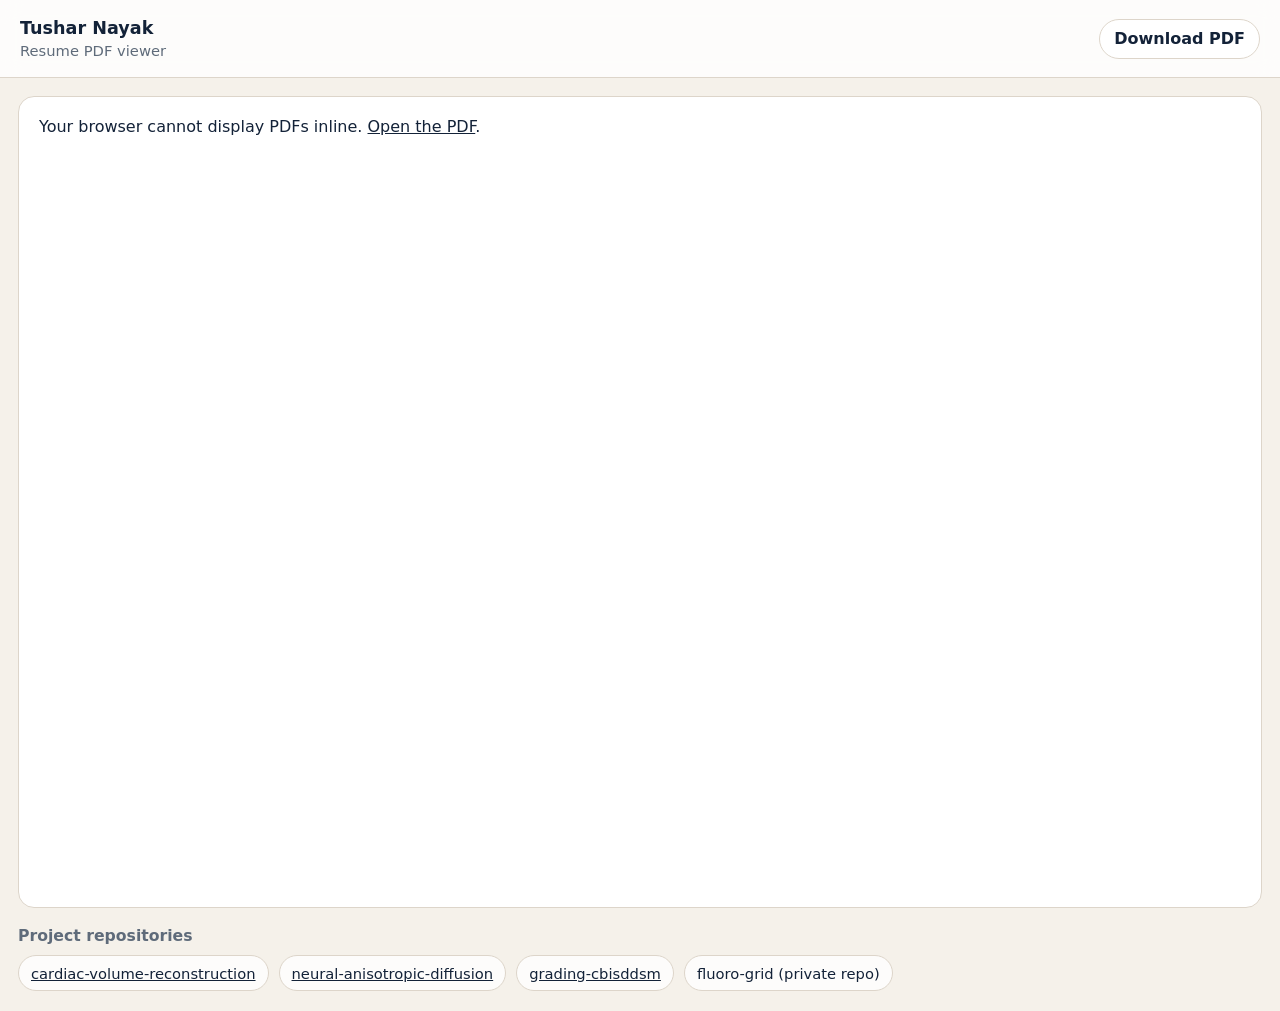
==== docs/index.html @ 2ec18ea5 "Add project repository links" ====
<!doctype html>
<html lang="en">
  <head>
    <meta charset="utf-8" />
    <meta name="viewport" content="width=device-width, initial-scale=1" />
    <meta name="theme-color" content="#f5f1ea" />
    <meta
      name="description"
      content="Tushar Nayak resume PDF viewer."
    />
    <title>Tushar Nayak | Resume PDF</title>
    <link rel="stylesheet" href="./styles.css" />
  </head>
  <body>
    <header class="bar">
      <div>
        <h1>Tushar Nayak</h1>
        <p>Resume PDF viewer</p>
      </div>
      <a class="button" href="../tushar-nayak-resume.pdf" download>Download PDF</a>
    </header>

    <main class="viewer-wrap">
      <object class="viewer" data="../tushar-nayak-resume.pdf" type="application/pdf">
        <p>
          Your browser cannot display PDFs inline.
          <a href="../tushar-nayak-resume.pdf">Open the PDF</a>.
        </p>
      </object>
    </main>

    <section class="repo-strip" aria-label="Project repositories">
      <h2>Project repositories</h2>
      <div class="repo-links">
        <a href="https://github.com/tushar-nayak/cardiac-volume-reconstruction" target="_blank" rel="noreferrer">cardiac-volume-reconstruction</a>
        <a href="https://github.com/tushar-nayak/neural-anisotropic-diffusion" target="_blank" rel="noreferrer">neural-anisotropic-diffusion</a>
        <a href="https://github.com/tushar-nayak/grading-cbisddsm" target="_blank" rel="noreferrer">grading-cbisddsm</a>
        <span>fluoro-grid (private repo)</span>
      </div>
    </section>
  </body>
</html>
---- docs/styles.css ----
:root {
  --bg: #f5f1ea;
  --panel: #ffffff;
  --text: #132238;
  --muted: #5f6b7a;
  --line: #ddd5ca;
  --accent: #1b5cff;
}

* {
  box-sizing: border-box;
}

html,
body {
  margin: 0;
  min-height: 100%;
}

body {
  font-family: system-ui, -apple-system, BlinkMacSystemFont, "Segoe UI", sans-serif;
  color: var(--text);
  background: var(--bg);
}

a {
  color: inherit;
}

.bar {
  display: flex;
  align-items: center;
  justify-content: space-between;
  gap: 16px;
  padding: 18px 20px;
  border-bottom: 1px solid var(--line);
  background: rgba(255, 255, 255, 0.8);
  backdrop-filter: blur(10px);
}

.bar h1 {
  margin: 0;
  font-size: 1.1rem;
}

.bar p {
  margin: 4px 0 0;
  color: var(--muted);
  font-size: 0.92rem;
}

.button {
  display: inline-flex;
  align-items: center;
  justify-content: center;
  min-height: 40px;
  padding: 0 14px;
  border-radius: 999px;
  border: 1px solid var(--line);
  background: var(--panel);
  color: var(--text);
  text-decoration: none;
  font-weight: 600;
}

.viewer-wrap {
  padding: 18px;
}

.viewer {
  display: block;
  width: 100%;
  height: calc(100vh - 88px);
  border: 1px solid var(--line);
  border-radius: 16px;
  background: var(--panel);
}

.viewer p {
  margin: 0;
  padding: 20px;
}

.repo-strip {
  padding: 0 18px 20px;
}

.repo-strip h2 {
  margin: 0 0 10px;
  font-size: 0.98rem;
  font-weight: 600;
  color: var(--muted);
}

.repo-links {
  display: flex;
  flex-wrap: wrap;
  gap: 10px;
}

.repo-links a,
.repo-links span {
  display: inline-flex;
  align-items: center;
  min-height: 36px;
  padding: 0 12px;
  border-radius: 999px;
  border: 1px solid var(--line);
  background: rgba(255, 255, 255, 0.8);
  color: var(--text);
  font-size: 0.92rem;
}

@media (max-width: 720px) {
  .bar {
    flex-direction: column;
    align-items: flex-start;
  }

  .viewer {
    height: calc(100vh - 154px);
    border-radius: 12px;
  }

  .repo-strip {
    padding: 0 0 18px;
  }
}
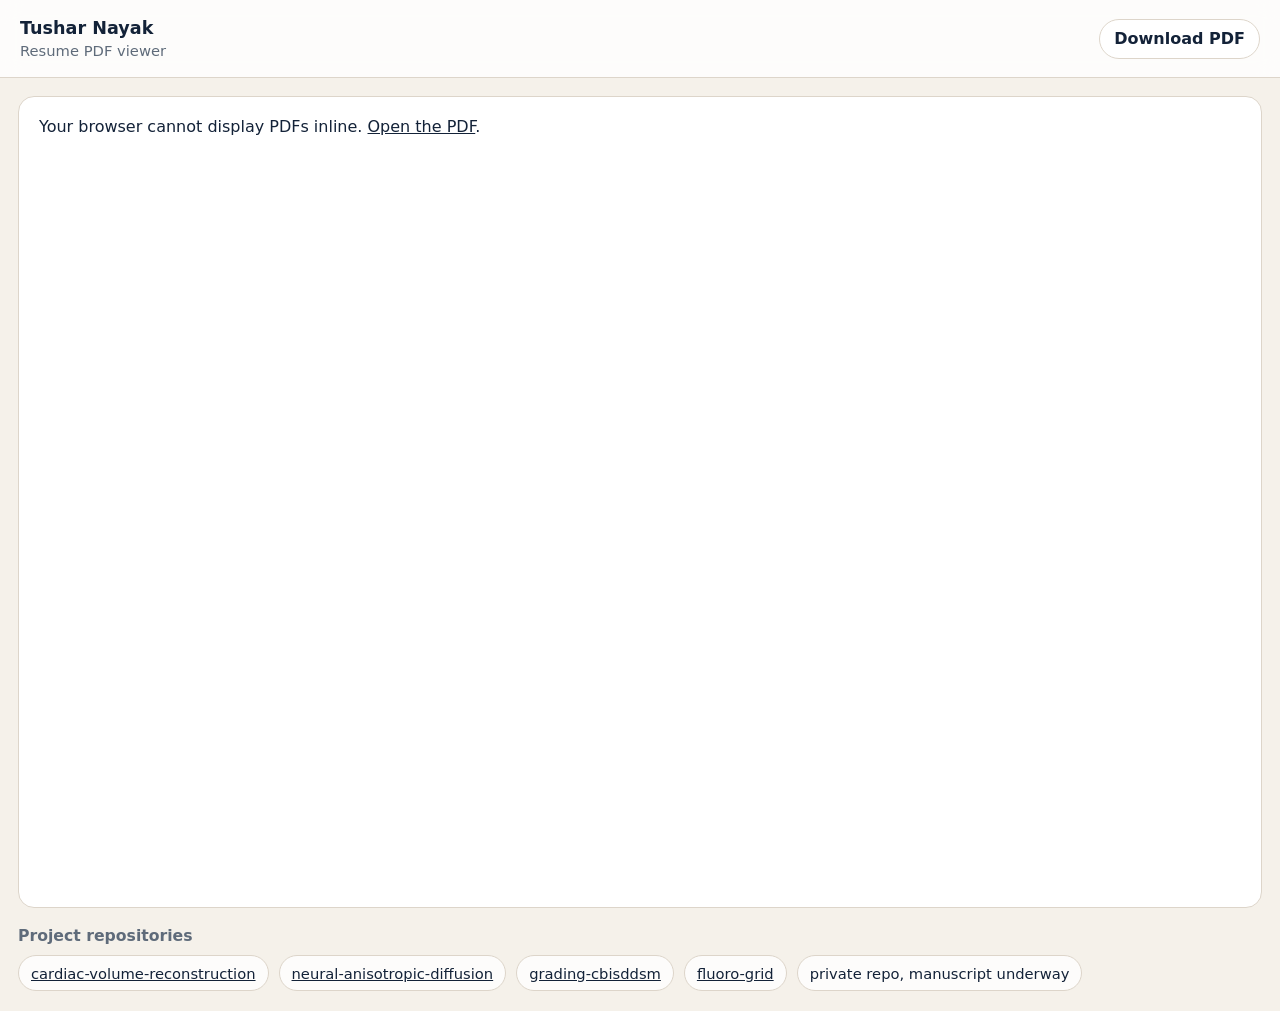
==== commit cb4638cc: "Add fluoro-grid repository link" ====
--- a/docs/index.html
+++ b/docs/index.html
@@ -35,7 +35,8 @@
         <a href="https://github.com/tushar-nayak/cardiac-volume-reconstruction" target="_blank" rel="noreferrer">cardiac-volume-reconstruction</a>
         <a href="https://github.com/tushar-nayak/neural-anisotropic-diffusion" target="_blank" rel="noreferrer">neural-anisotropic-diffusion</a>
         <a href="https://github.com/tushar-nayak/grading-cbisddsm" target="_blank" rel="noreferrer">grading-cbisddsm</a>
-        <span>fluoro-grid (private repo)</span>
+        <a href="https://github.com/tushar-nayak/fluoro-grid" target="_blank" rel="noreferrer">fluoro-grid</a>
+        <span>private repo, manuscript underway</span>
       </div>
     </section>
   </body>
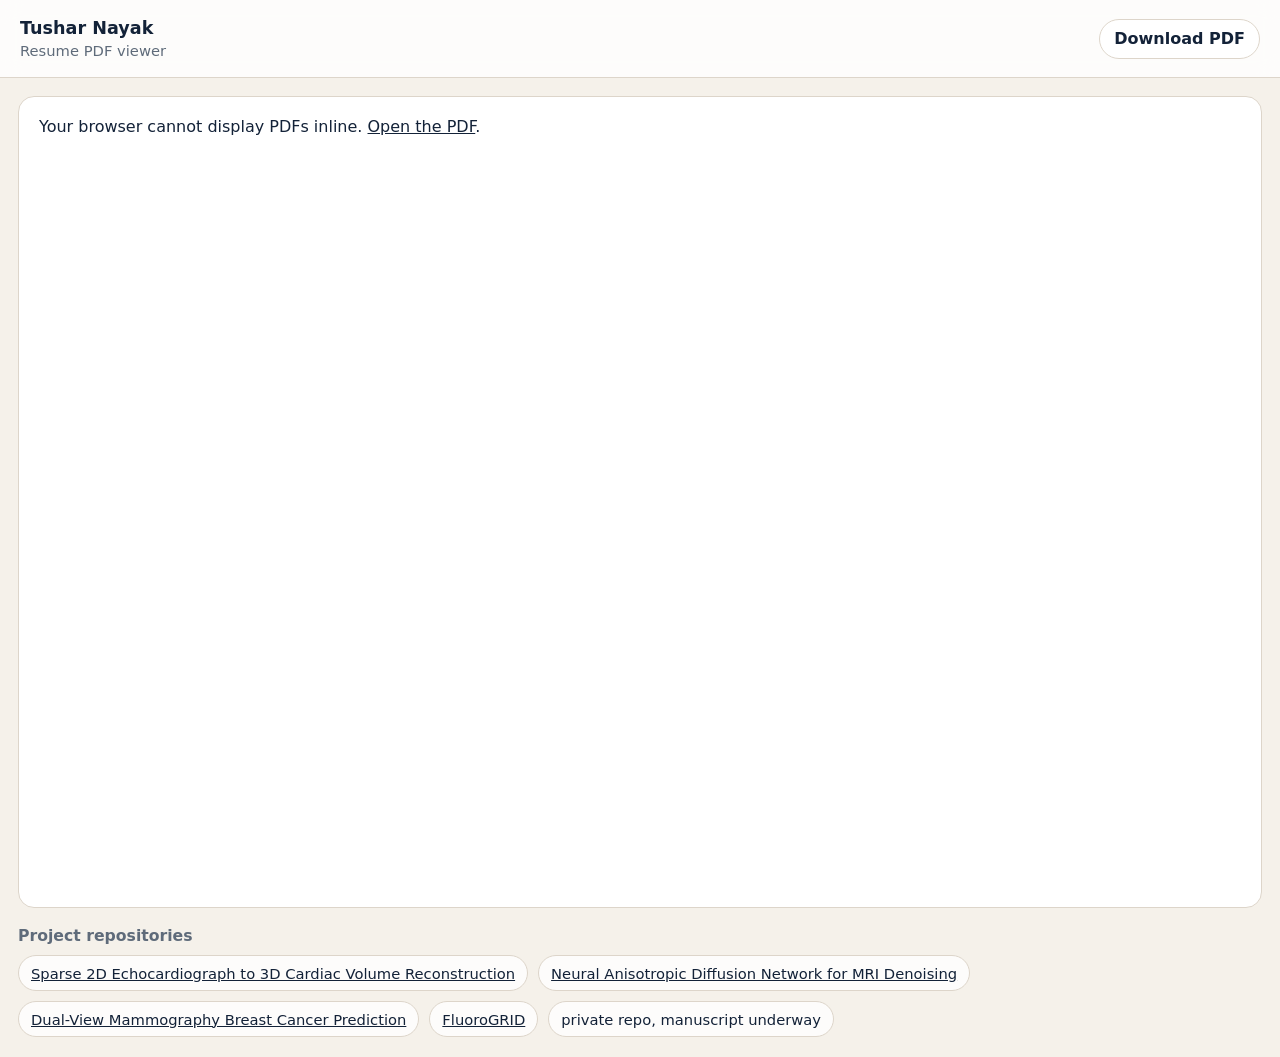
==== commit 1e416af6: "Rename repo buttons to project titles" ====
--- a/docs/index.html
+++ b/docs/index.html
@@ -32,11 +32,11 @@
     <section class="repo-strip" aria-label="Project repositories">
       <h2>Project repositories</h2>
       <div class="repo-links">
-        <a href="https://github.com/tushar-nayak/cardiac-volume-reconstruction" target="_blank" rel="noreferrer">cardiac-volume-reconstruction</a>
-        <a href="https://github.com/tushar-nayak/neural-anisotropic-diffusion" target="_blank" rel="noreferrer">neural-anisotropic-diffusion</a>
-        <a href="https://github.com/tushar-nayak/grading-cbisddsm" target="_blank" rel="noreferrer">grading-cbisddsm</a>
-        <a href="https://github.com/tushar-nayak/fluoro-grid" target="_blank" rel="noreferrer">fluoro-grid</a>
-        <span>private repo, manuscript underway</span>
+        <a href="https://github.com/tushar-nayak/cardiac-volume-reconstruction" target="_blank" rel="noreferrer">Sparse 2D Echocardiograph to 3D Cardiac Volume Reconstruction</a>
+        <a href="https://github.com/tushar-nayak/neural-anisotropic-diffusion" target="_blank" rel="noreferrer">Neural Anisotropic Diffusion Network for MRI Denoising</a>
+        <a href="https://github.com/tushar-nayak/grading-cbisddsm" target="_blank" rel="noreferrer">Dual-View Mammography Breast Cancer Prediction</a>
+        <a href="https://github.com/tushar-nayak/fluoro-grid" target="_blank" rel="noreferrer">FluoroGRID</a>
+        <span class="repo-note">private repo, manuscript underway</span>
       </div>
     </section>
   </body>
--- a/docs/styles.css
+++ b/docs/styles.css
@@ -111,6 +111,15 @@
   font-size: 0.92rem;
 }
 
+.repo-links a:hover {
+  border-color: var(--accent);
+  color: var(--accent);
+}
+
+.repo-note {
+  color: var(--muted);
+}
+
 @media (max-width: 720px) {
   .bar {
     flex-direction: column;
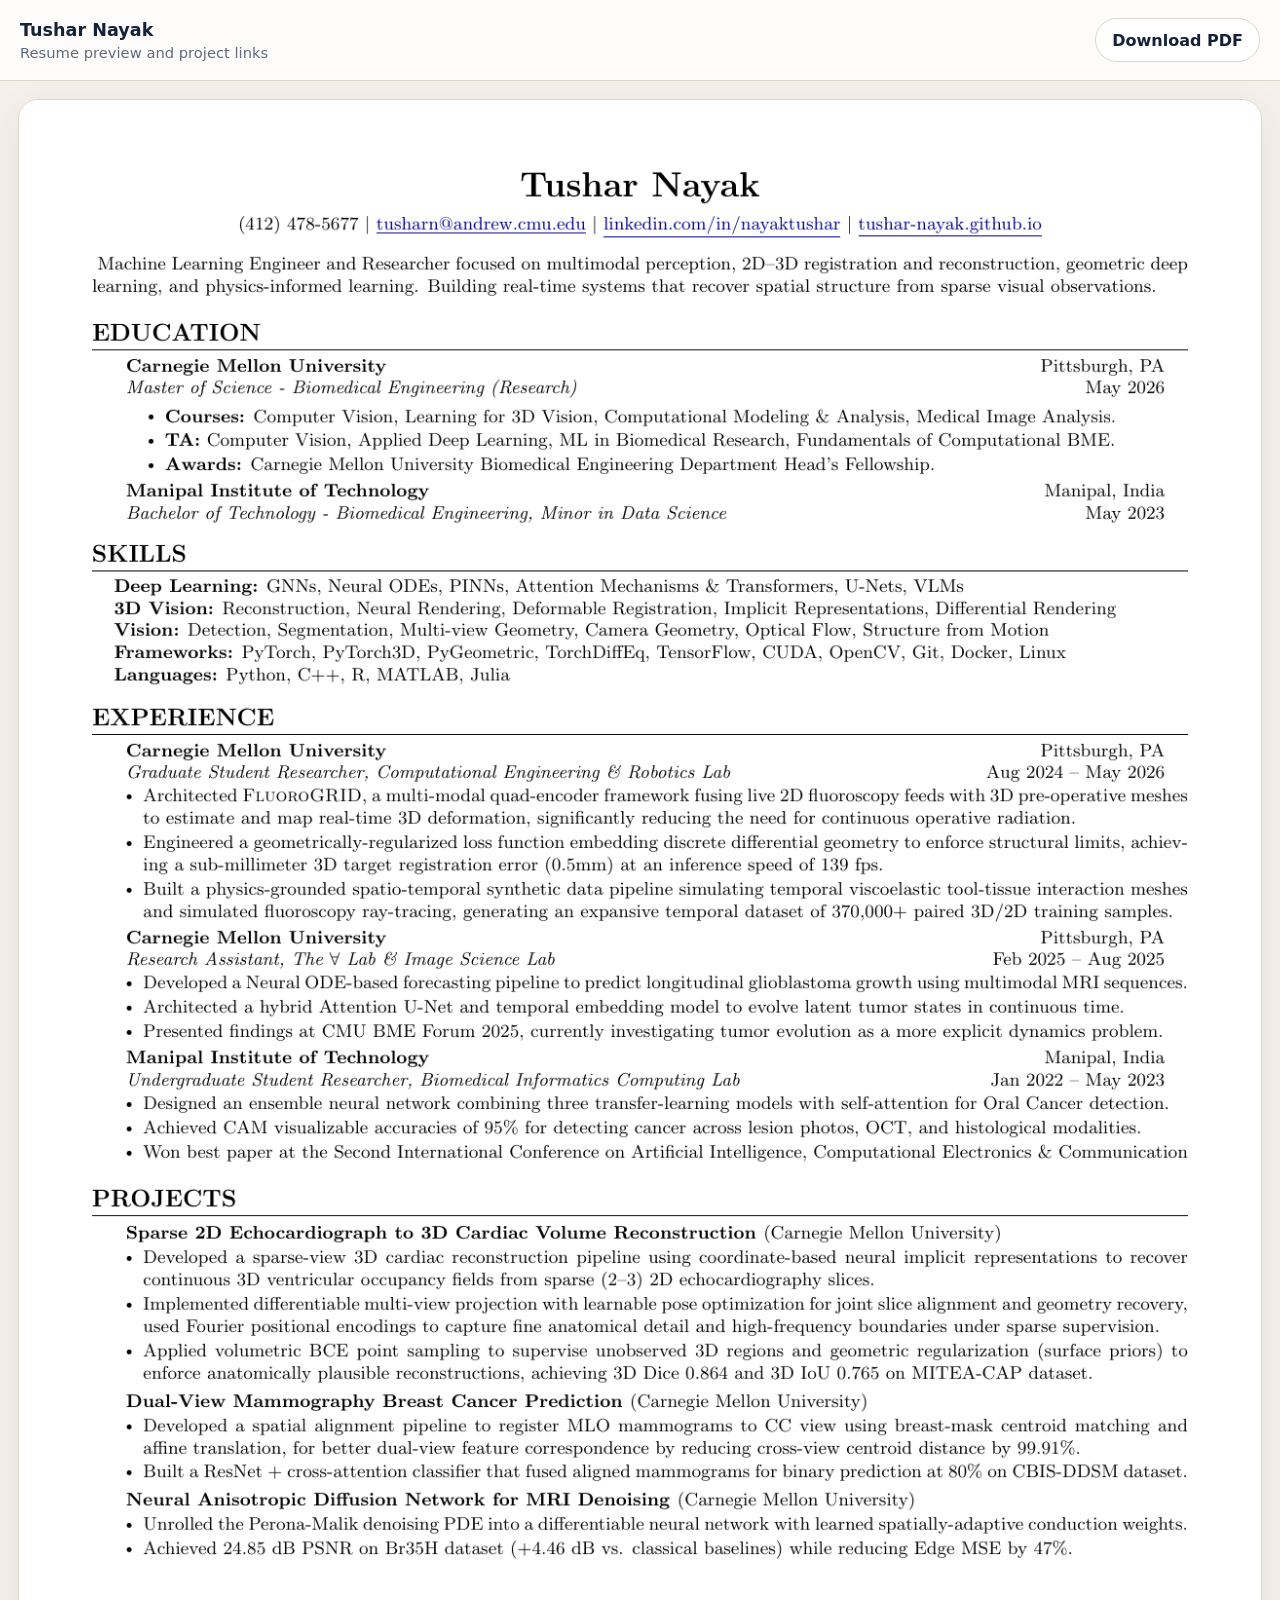
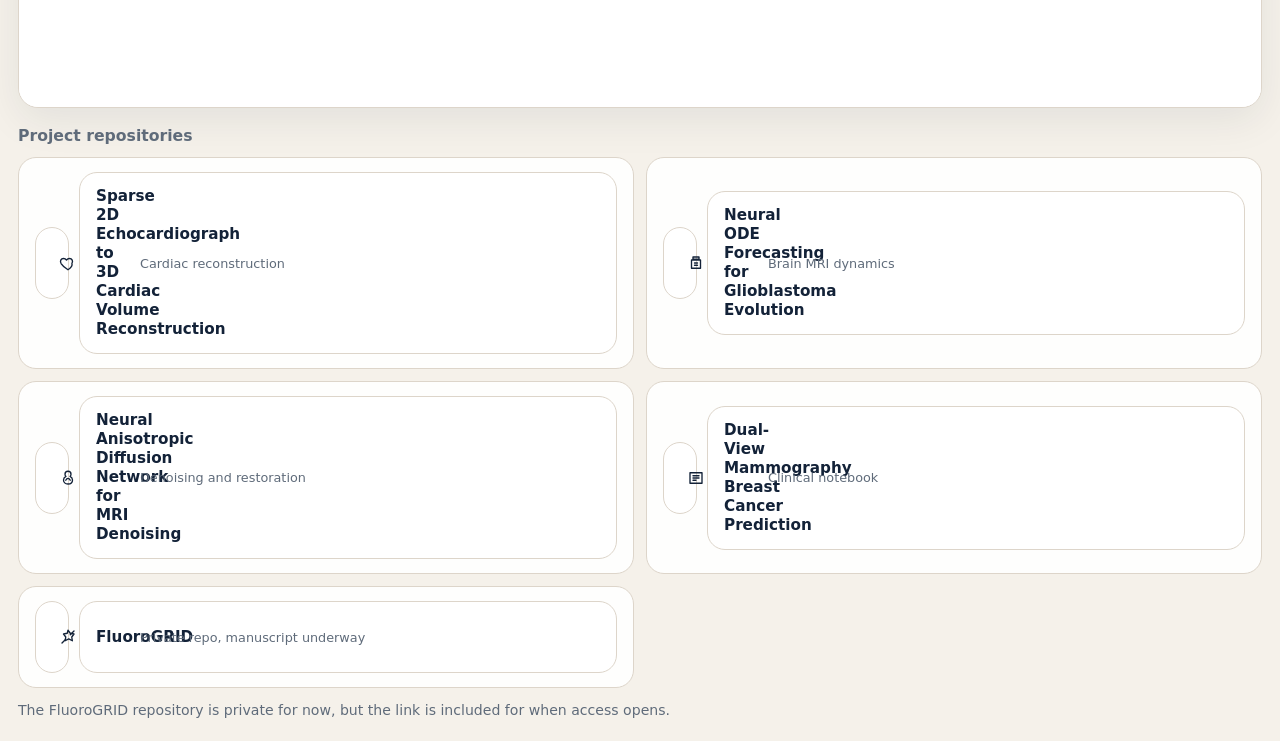
==== commit a2ffb0eb: "Add project icon buttons and preview image" ====
--- a/docs/index.html
+++ b/docs/index.html
@@ -6,37 +6,89 @@
     <meta name="theme-color" content="#f5f1ea" />
     <meta
       name="description"
-      content="Tushar Nayak resume PDF viewer."
+      content="Tushar Nayak resume preview and project repository links."
     />
-    <title>Tushar Nayak | Resume PDF</title>
+    <title>Tushar Nayak | Resume Preview</title>
     <link rel="stylesheet" href="./styles.css" />
   </head>
   <body>
     <header class="bar">
       <div>
         <h1>Tushar Nayak</h1>
-        <p>Resume PDF viewer</p>
+        <p>Resume preview and project links</p>
       </div>
       <a class="button" href="../tushar-nayak-resume.pdf" download>Download PDF</a>
     </header>
 
     <main class="viewer-wrap">
-      <object class="viewer" data="../tushar-nayak-resume.pdf" type="application/pdf">
-        <p>
-          Your browser cannot display PDFs inline.
-          <a href="../tushar-nayak-resume.pdf">Open the PDF</a>.
-        </p>
-      </object>
+      <section class="preview-card">
+        <img src="../preview.png" alt="Preview of Tushar Nayak's resume" class="preview-image" />
+      </section>
     </main>
 
     <section class="repo-strip" aria-label="Project repositories">
       <h2>Project repositories</h2>
       <div class="repo-links">
-        <a href="https://github.com/tushar-nayak/cardiac-volume-reconstruction" target="_blank" rel="noreferrer">Sparse 2D Echocardiograph to 3D Cardiac Volume Reconstruction</a>
-        <a href="https://github.com/tushar-nayak/neural-anisotropic-diffusion" target="_blank" rel="noreferrer">Neural Anisotropic Diffusion Network for MRI Denoising</a>
-        <a href="https://github.com/tushar-nayak/grading-cbisddsm" target="_blank" rel="noreferrer">Dual-View Mammography Breast Cancer Prediction</a>
-        <a href="https://github.com/tushar-nayak/fluoro-grid" target="_blank" rel="noreferrer">FluoroGRID</a>
-        <span class="repo-note">private repo, manuscript underway</span>
+        <a href="https://github.com/tushar-nayak/cardiac-volume-reconstruction" target="_blank" rel="noreferrer">
+          <span class="repo-icon" aria-hidden="true">
+            <svg viewBox="0 0 24 24" role="img" focusable="false">
+              <path d="M12 21s-6.7-4.4-9.2-8.3C.9 9.5 2.5 6 6 6c1.9 0 3.2 1 4 2 0.8-1 2.1-2 4-2 3.5 0 5.1 3.5 3.2 6.7C18.7 16.6 12 21 12 21z" />
+            </svg>
+          </span>
+          <span class="repo-text">
+            <strong>Sparse 2D Echocardiograph to 3D Cardiac Volume Reconstruction</strong>
+            <small>Cardiac reconstruction</small>
+          </span>
+        </a>
+        <a href="https://github.com/tushar-nayak/glioblastoma-evolution" target="_blank" rel="noreferrer">
+          <span class="repo-icon" aria-hidden="true">
+            <svg viewBox="0 0 24 24" role="img" focusable="false">
+              <path d="M8 4h8v3H8zM6 8h12v11H6z" />
+              <path d="M10 12h4M10 15h4" />
+            </svg>
+          </span>
+          <span class="repo-text">
+            <strong>Neural ODE Forecasting for Glioblastoma Evolution</strong>
+            <small>Brain MRI dynamics</small>
+          </span>
+        </a>
+        <a href="https://github.com/tushar-nayak/neural-anisotropic-diffusion" target="_blank" rel="noreferrer">
+          <span class="repo-icon" aria-hidden="true">
+            <svg viewBox="0 0 24 24" role="img" focusable="false">
+              <path d="M12 3c2.2 0 4 1.8 4 4 0 1.2-.5 2.2-1.3 2.9C17 11 18 12.7 18 14.6 18 17.6 15.8 20 12 20s-6-2.4-6-5.4C6 12.7 7 11 9.3 9.9 8.5 9.2 8 8.2 8 7c0-2.2 1.8-4 4-4z" />
+              <path d="M9 15c.8-1.6 2.2-2.5 3-2.5s2.2.9 3 2.5" />
+            </svg>
+          </span>
+          <span class="repo-text">
+            <strong>Neural Anisotropic Diffusion Network for MRI Denoising</strong>
+            <small>Denoising and restoration</small>
+          </span>
+        </a>
+        <a href="https://github.com/tushar-nayak/grading-cbisddsm" target="_blank" rel="noreferrer">
+          <span class="repo-icon" aria-hidden="true">
+            <svg viewBox="0 0 24 24" role="img" focusable="false">
+              <path d="M4 5h16v14H4z" />
+              <path d="M8 9h8M8 12h8M8 15h4" />
+            </svg>
+          </span>
+          <span class="repo-text">
+            <strong>Dual-View Mammography Breast Cancer Prediction</strong>
+            <small>Clinical notebook</small>
+          </span>
+        </a>
+        <a href="https://github.com/tushar-nayak/fluoro-grid" target="_blank" rel="noreferrer">
+          <span class="repo-icon" aria-hidden="true">
+            <svg viewBox="0 0 24 24" role="img" focusable="false">
+              <path d="M12 3l3 4 5 1-3 4 .8 5-4.8-2.4L8.2 17 9 12 6 8l5-1z" />
+              <path d="M4 20l5-5M15 9l5-5" />
+            </svg>
+          </span>
+          <span class="repo-text">
+            <strong>FluoroGRID</strong>
+            <small>Private repo, manuscript underway</small>
+          </span>
+        </a>
+        <p class="repo-note">The FluoroGRID repository is private for now, but the link is included for when access opens.</p>
       </div>
     </section>
   </body>
--- a/docs/styles.css
+++ b/docs/styles.css
@@ -5,6 +5,7 @@
   --muted: #5f6b7a;
   --line: #ddd5ca;
   --accent: #1b5cff;
+  --accent-soft: rgba(27, 92, 255, 0.08);
 }
 
 * {
@@ -53,8 +54,8 @@
   display: inline-flex;
   align-items: center;
   justify-content: center;
-  min-height: 40px;
-  padding: 0 14px;
+  min-height: 44px;
+  padding: 0 16px;
   border-radius: 999px;
   border: 1px solid var(--line);
   background: var(--panel);
@@ -64,21 +65,22 @@
 }
 
 .viewer-wrap {
-  padding: 18px;
+  padding: 18px 18px 6px;
 }
 
-.viewer {
+.preview-card {
+  overflow: hidden;
+  width: 100%;
+  border: 1px solid var(--line);
+  border-radius: 20px;
+  background: var(--panel);
+  box-shadow: 0 12px 40px rgba(16, 32, 51, 0.08);
+}
+
+.preview-image {
   display: block;
   width: 100%;
-  height: calc(100vh - 88px);
-  border: 1px solid var(--line);
-  border-radius: 16px;
-  background: var(--panel);
-}
-
-.viewer p {
-  margin: 0;
-  padding: 20px;
+  height: auto;
 }
 
 .repo-strip {
@@ -86,38 +88,90 @@
 }
 
 .repo-strip h2 {
-  margin: 0 0 10px;
+  margin: 12px 0 12px;
   font-size: 0.98rem;
-  font-weight: 600;
+  font-weight: 700;
   color: var(--muted);
 }
 
 .repo-links {
-  display: flex;
-  flex-wrap: wrap;
-  gap: 10px;
+  display: grid;
+  grid-template-columns: repeat(2, minmax(0, 1fr));
+  gap: 12px;
 }
 
 .repo-links a,
 .repo-links span {
-  display: inline-flex;
+  display: grid;
+  grid-template-columns: 32px minmax(0, 1fr);
   align-items: center;
-  min-height: 36px;
-  padding: 0 12px;
-  border-radius: 999px;
+  gap: 12px;
+  min-height: 72px;
+  padding: 14px 16px;
+  border-radius: 18px;
   border: 1px solid var(--line);
-  background: rgba(255, 255, 255, 0.8);
+  background: rgba(255, 255, 255, 0.9);
   color: var(--text);
   font-size: 0.92rem;
+  text-decoration: none;
+  transition:
+    transform 160ms ease,
+    border-color 160ms ease,
+    box-shadow 160ms ease;
 }
 
 .repo-links a:hover {
   border-color: var(--accent);
   color: var(--accent);
+  transform: translateY(-1px);
+  box-shadow: 0 10px 24px rgba(27, 92, 255, 0.1);
 }
 
 .repo-note {
   color: var(--muted);
+  margin: 0;
+  font-size: 0.88rem;
+  line-height: 1.5;
+  grid-column: 1 / -1;
+}
+
+.repo-icon {
+  display: grid;
+  place-items: center;
+  width: 32px;
+  height: 32px;
+  border-radius: 10px;
+  background: var(--accent-soft);
+  color: var(--accent);
+}
+
+.repo-icon svg {
+  width: 18px;
+  height: 18px;
+  fill: none;
+  stroke: currentColor;
+  stroke-width: 1.8;
+  stroke-linecap: round;
+  stroke-linejoin: round;
+}
+
+.repo-icon svg path:last-child {
+  stroke: currentColor;
+}
+
+.repo-text {
+  display: grid;
+  gap: 3px;
+}
+
+.repo-text strong {
+  font-size: 0.95rem;
+  line-height: 1.25;
+}
+
+.repo-text small {
+  color: var(--muted);
+  font-size: 0.8rem;
 }
 
 @media (max-width: 720px) {
@@ -126,9 +180,13 @@
     align-items: flex-start;
   }
 
-  .viewer {
-    height: calc(100vh - 154px);
-    border-radius: 12px;
+  .repo-links {
+    grid-template-columns: 1fr;
+  }
+
+  .repo-links a,
+  .repo-links span {
+    min-height: 64px;
   }
 
   .repo-strip {
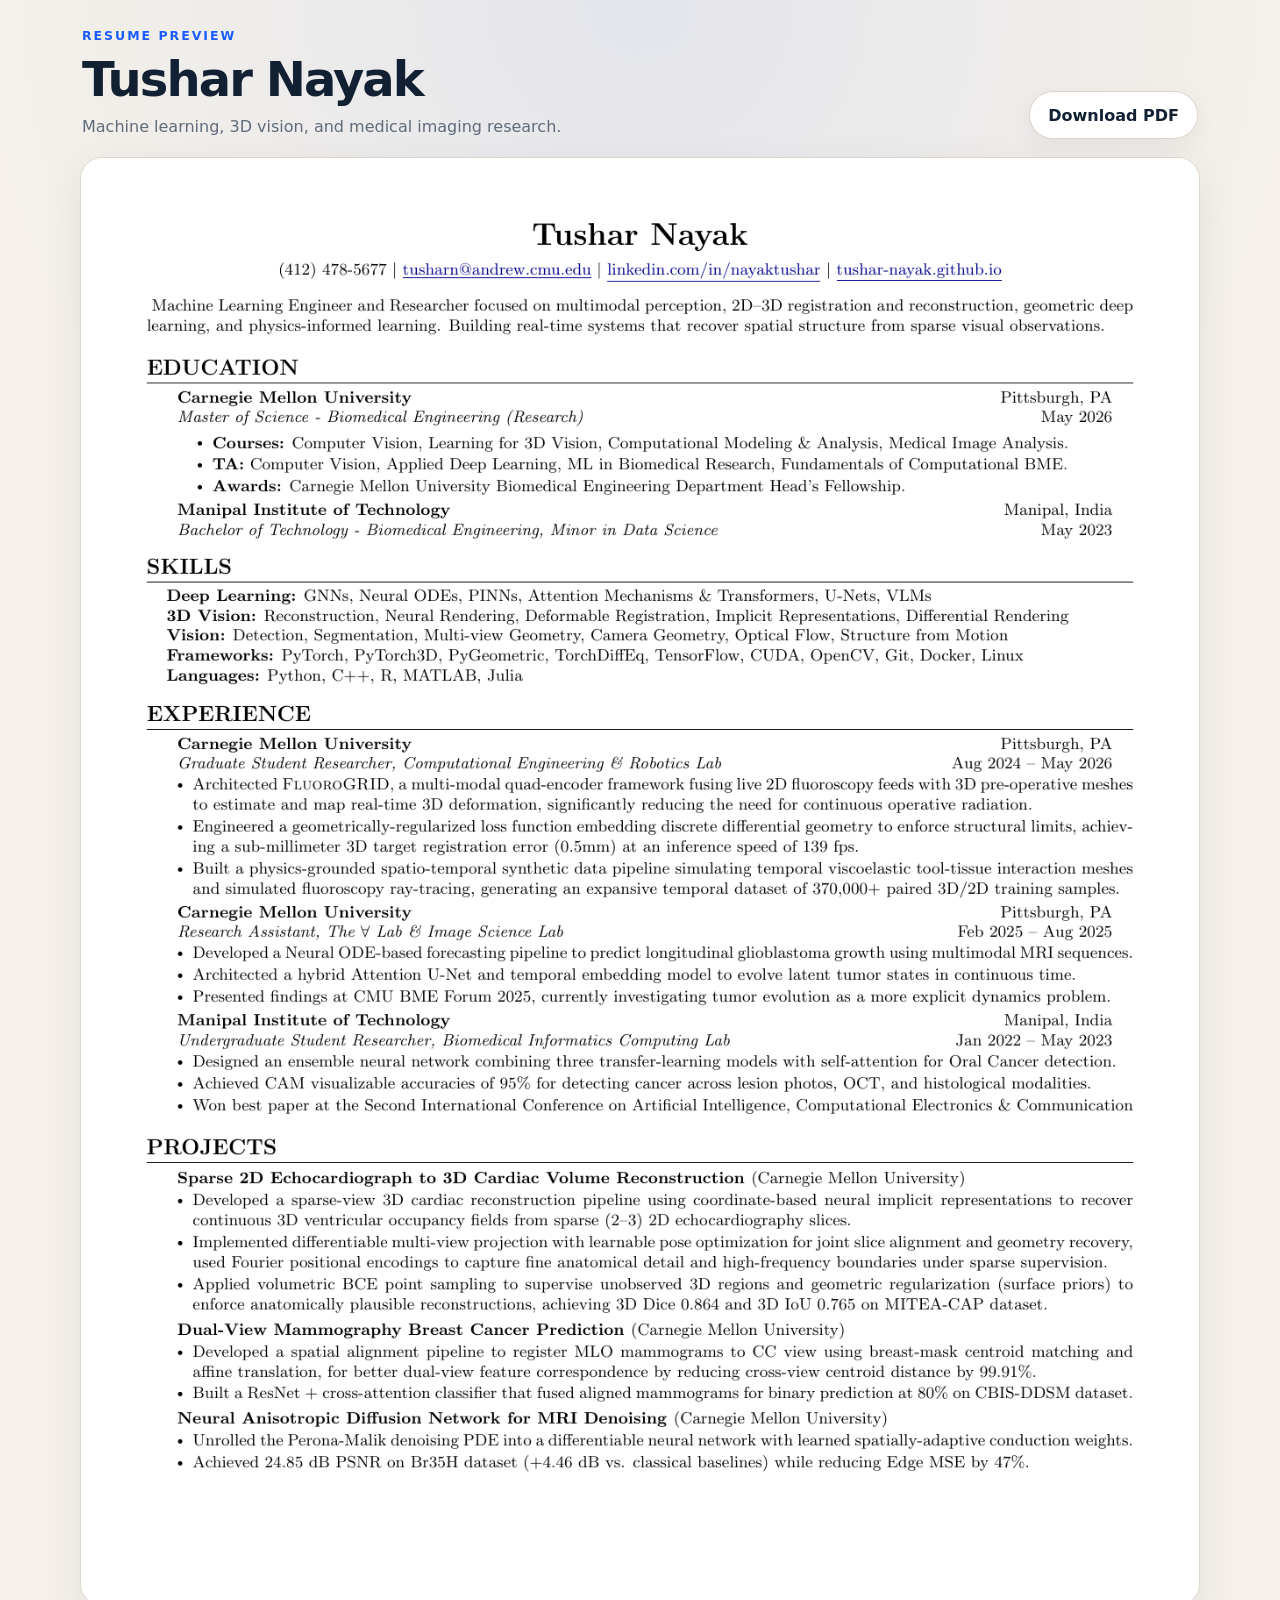
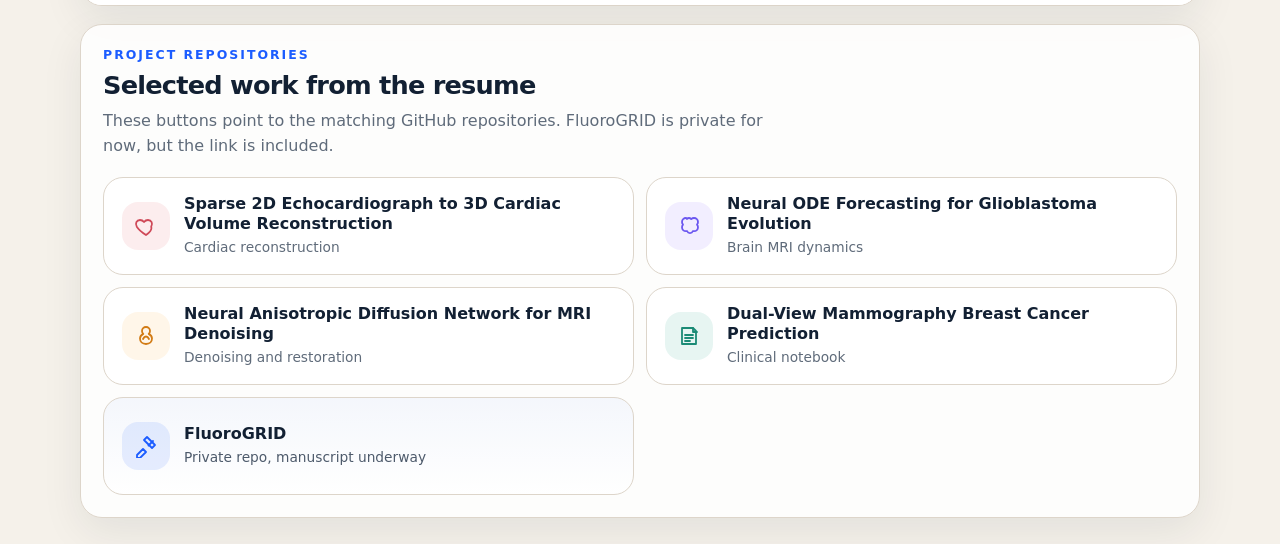
==== commit 9881accd: "Refine resume preview layout" ====
--- a/docs/index.html
+++ b/docs/index.html
@@ -4,92 +4,105 @@
     <meta charset="utf-8" />
     <meta name="viewport" content="width=device-width, initial-scale=1" />
     <meta name="theme-color" content="#f5f1ea" />
-    <meta
-      name="description"
-      content="Tushar Nayak resume preview and project repository links."
-    />
+    <meta name="description" content="Tushar Nayak resume preview and project links." />
     <title>Tushar Nayak | Resume Preview</title>
     <link rel="stylesheet" href="./styles.css" />
   </head>
   <body>
-    <header class="bar">
-      <div>
-        <h1>Tushar Nayak</h1>
-        <p>Resume preview and project links</p>
-      </div>
-      <a class="button" href="../tushar-nayak-resume.pdf" download>Download PDF</a>
-    </header>
+    <div class="page">
+      <header class="topbar">
+        <div>
+          <p class="eyebrow">Resume preview</p>
+          <h1>Tushar Nayak</h1>
+          <p class="subhead">Machine learning, 3D vision, and medical imaging research.</p>
+        </div>
+        <a class="button" href="../tushar-nayak-resume.pdf" download>Download PDF</a>
+      </header>
 
-    <main class="viewer-wrap">
-      <section class="preview-card">
-        <img src="../preview.png" alt="Preview of Tushar Nayak's resume" class="preview-image" />
-      </section>
-    </main>
+      <main>
+        <section class="preview-card">
+          <img src="../preview.png" alt="Preview of Tushar Nayak's resume" class="preview-image" />
+        </section>
 
-    <section class="repo-strip" aria-label="Project repositories">
-      <h2>Project repositories</h2>
-      <div class="repo-links">
-        <a href="https://github.com/tushar-nayak/cardiac-volume-reconstruction" target="_blank" rel="noreferrer">
-          <span class="repo-icon" aria-hidden="true">
-            <svg viewBox="0 0 24 24" role="img" focusable="false">
-              <path d="M12 21s-6.7-4.4-9.2-8.3C.9 9.5 2.5 6 6 6c1.9 0 3.2 1 4 2 0.8-1 2.1-2 4-2 3.5 0 5.1 3.5 3.2 6.7C18.7 16.6 12 21 12 21z" />
-            </svg>
-          </span>
-          <span class="repo-text">
-            <strong>Sparse 2D Echocardiograph to 3D Cardiac Volume Reconstruction</strong>
-            <small>Cardiac reconstruction</small>
-          </span>
-        </a>
-        <a href="https://github.com/tushar-nayak/glioblastoma-evolution" target="_blank" rel="noreferrer">
-          <span class="repo-icon" aria-hidden="true">
-            <svg viewBox="0 0 24 24" role="img" focusable="false">
-              <path d="M8 4h8v3H8zM6 8h12v11H6z" />
-              <path d="M10 12h4M10 15h4" />
-            </svg>
-          </span>
-          <span class="repo-text">
-            <strong>Neural ODE Forecasting for Glioblastoma Evolution</strong>
-            <small>Brain MRI dynamics</small>
-          </span>
-        </a>
-        <a href="https://github.com/tushar-nayak/neural-anisotropic-diffusion" target="_blank" rel="noreferrer">
-          <span class="repo-icon" aria-hidden="true">
-            <svg viewBox="0 0 24 24" role="img" focusable="false">
-              <path d="M12 3c2.2 0 4 1.8 4 4 0 1.2-.5 2.2-1.3 2.9C17 11 18 12.7 18 14.6 18 17.6 15.8 20 12 20s-6-2.4-6-5.4C6 12.7 7 11 9.3 9.9 8.5 9.2 8 8.2 8 7c0-2.2 1.8-4 4-4z" />
-              <path d="M9 15c.8-1.6 2.2-2.5 3-2.5s2.2.9 3 2.5" />
-            </svg>
-          </span>
-          <span class="repo-text">
-            <strong>Neural Anisotropic Diffusion Network for MRI Denoising</strong>
-            <small>Denoising and restoration</small>
-          </span>
-        </a>
-        <a href="https://github.com/tushar-nayak/grading-cbisddsm" target="_blank" rel="noreferrer">
-          <span class="repo-icon" aria-hidden="true">
-            <svg viewBox="0 0 24 24" role="img" focusable="false">
-              <path d="M4 5h16v14H4z" />
-              <path d="M8 9h8M8 12h8M8 15h4" />
-            </svg>
-          </span>
-          <span class="repo-text">
-            <strong>Dual-View Mammography Breast Cancer Prediction</strong>
-            <small>Clinical notebook</small>
-          </span>
-        </a>
-        <a href="https://github.com/tushar-nayak/fluoro-grid" target="_blank" rel="noreferrer">
-          <span class="repo-icon" aria-hidden="true">
-            <svg viewBox="0 0 24 24" role="img" focusable="false">
-              <path d="M12 3l3 4 5 1-3 4 .8 5-4.8-2.4L8.2 17 9 12 6 8l5-1z" />
-              <path d="M4 20l5-5M15 9l5-5" />
-            </svg>
-          </span>
-          <span class="repo-text">
-            <strong>FluoroGRID</strong>
-            <small>Private repo, manuscript underway</small>
-          </span>
-        </a>
-        <p class="repo-note">The FluoroGRID repository is private for now, but the link is included for when access opens.</p>
-      </div>
-    </section>
+        <section class="projects">
+          <div class="section-head">
+            <div>
+              <p class="eyebrow">Project repositories</p>
+              <h2>Selected work from the resume</h2>
+            </div>
+            <p class="section-note">
+              These buttons point to the matching GitHub repositories. FluoroGRID is private for now, but the link is included.
+            </p>
+          </div>
+
+          <div class="repo-grid">
+            <a class="repo-card" href="https://github.com/tushar-nayak/cardiac-volume-reconstruction" target="_blank" rel="noreferrer">
+              <span class="repo-icon heart" aria-hidden="true">
+                <svg viewBox="0 0 24 24" focusable="false">
+                  <path d="M12 21s-6.7-4.4-9.2-8.3C.9 9.5 2.5 6 6 6c1.9 0 3.2 1 4 2 0.8-1 2.1-2 4-2 3.5 0 5.1 3.5 3.2 6.7C18.7 16.6 12 21 12 21z" />
+                </svg>
+              </span>
+              <span class="repo-copy">
+                <strong>Sparse 2D Echocardiograph to 3D Cardiac Volume Reconstruction</strong>
+                <span>Cardiac reconstruction</span>
+              </span>
+            </a>
+
+            <a class="repo-card" href="https://github.com/tushar-nayak/glioblastoma-evolution" target="_blank" rel="noreferrer">
+              <span class="repo-icon brain" aria-hidden="true">
+                <svg viewBox="0 0 24 24" focusable="false">
+                  <path d="M9 4c-2.2 0-4 1.8-4 4 0 1 .4 1.9 1 2.6-.6.7-1 1.6-1 2.6 0 2.2 1.8 4 4 4h1.2c.4 1.1 1.4 1.9 2.8 1.9s2.4-.8 2.8-1.9H17c2.2 0 4-1.8 4-4 0-1-.4-1.9-1-2.6.6-.7 1-1.6 1-2.6 0-2.2-1.8-4-4-4-1.1 0-2.1.4-2.8 1.1C13.5 4.4 12.8 4 12 4s-1.5.4-2 1.1C9.9 4.4 9.5 4 9 4z" />
+                </svg>
+              </span>
+              <span class="repo-copy">
+                <strong>Neural ODE Forecasting for Glioblastoma Evolution</strong>
+                <span>Brain MRI dynamics</span>
+              </span>
+            </a>
+
+            <a class="repo-card" href="https://github.com/tushar-nayak/neural-anisotropic-diffusion" target="_blank" rel="noreferrer">
+              <span class="repo-icon spark" aria-hidden="true">
+                <svg viewBox="0 0 24 24" focusable="false">
+                  <path d="M12 3c2.2 0 4 1.8 4 4 0 1.2-.5 2.2-1.3 2.9C17 11 18 12.7 18 14.6 18 17.6 15.8 20 12 20s-6-2.4-6-5.4C6 12.7 7 11 9.3 9.9 8.5 9.2 8 8.2 8 7c0-2.2 1.8-4 4-4z" />
+                  <path d="M9 15c.8-1.6 2.2-2.5 3-2.5s2.2.9 3 2.5" />
+                </svg>
+              </span>
+              <span class="repo-copy">
+                <strong>Neural Anisotropic Diffusion Network for MRI Denoising</strong>
+                <span>Denoising and restoration</span>
+              </span>
+            </a>
+
+            <a class="repo-card" href="https://github.com/tushar-nayak/grading-cbisddsm" target="_blank" rel="noreferrer">
+              <span class="repo-icon note" aria-hidden="true">
+                <svg viewBox="0 0 24 24" focusable="false">
+                  <path d="M5 4h11l3 3v13H5z" />
+                  <path d="M16 4v4h4" />
+                  <path d="M8 11h8M8 14h8M8 17h5" />
+                </svg>
+              </span>
+              <span class="repo-copy">
+                <strong>Dual-View Mammography Breast Cancer Prediction</strong>
+                <span>Clinical notebook</span>
+              </span>
+            </a>
+
+            <a class="repo-card private" href="https://github.com/tushar-nayak/fluoro-grid" target="_blank" rel="noreferrer">
+              <span class="repo-icon surgery" aria-hidden="true">
+                <svg viewBox="0 0 24 24" focusable="false">
+                  <path d="M13 3l8 8-3 3-8-8z" />
+                  <path d="M3 21l6-6 3 3-6 6H3z" />
+                  <path d="M14.5 11.5L19 7" />
+                </svg>
+              </span>
+              <span class="repo-copy">
+                <strong>FluoroGRID</strong>
+                <span>Private repo, manuscript underway</span>
+              </span>
+            </a>
+          </div>
+        </section>
+      </main>
+    </div>
   </body>
 </html>
--- a/docs/styles.css
+++ b/docs/styles.css
@@ -1,80 +1,113 @@
 :root {
   --bg: #f5f1ea;
   --panel: #ffffff;
-  --text: #132238;
+  --panel-soft: rgba(255, 255, 255, 0.86);
+  --text: #122033;
   --muted: #5f6b7a;
   --line: #ddd5ca;
   --accent: #1b5cff;
   --accent-soft: rgba(27, 92, 255, 0.08);
+  --shadow: 0 14px 42px rgba(16, 32, 51, 0.08);
+  --radius: 22px;
+  --max: 1120px;
 }
 
 * {
   box-sizing: border-box;
 }
 
-html,
+html {
+  scroll-behavior: smooth;
+}
+
 body {
   margin: 0;
-  min-height: 100%;
-}
-
-body {
+  color: var(--text);
   font-family: system-ui, -apple-system, BlinkMacSystemFont, "Segoe UI", sans-serif;
-  color: var(--text);
-  background: var(--bg);
+  background:
+    radial-gradient(circle at top, rgba(27, 92, 255, 0.08), transparent 30%),
+    var(--bg);
 }
 
 a {
   color: inherit;
-}
-
-.bar {
+  text-decoration: none;
+}
+
+img {
+  display: block;
+  max-width: 100%;
+}
+
+.page {
+  width: min(calc(100vw - 28px), var(--max));
+  margin: 0 auto;
+  padding: 20px 0 26px;
+}
+
+.topbar {
   display: flex;
-  align-items: center;
+  align-items: end;
   justify-content: space-between;
-  gap: 16px;
-  padding: 18px 20px;
-  border-bottom: 1px solid var(--line);
-  background: rgba(255, 255, 255, 0.8);
-  backdrop-filter: blur(10px);
-}
-
-.bar h1 {
-  margin: 0;
-  font-size: 1.1rem;
-}
-
-.bar p {
-  margin: 4px 0 0;
+  gap: 18px;
+  padding: 8px 2px 18px;
+}
+
+.eyebrow {
+  margin: 0 0 8px;
+  color: var(--accent);
+  font-size: 0.78rem;
+  font-weight: 700;
+  letter-spacing: 0.16em;
+  text-transform: uppercase;
+}
+
+.topbar h1 {
+  margin: 0;
+  font-size: clamp(2rem, 3.8vw, 3rem);
+  letter-spacing: -0.04em;
+}
+
+.subhead {
+  margin: 8px 0 0;
   color: var(--muted);
-  font-size: 0.92rem;
+  line-height: 1.5;
 }
 
 .button {
   display: inline-flex;
   align-items: center;
   justify-content: center;
-  min-height: 44px;
-  padding: 0 16px;
+  min-height: 48px;
+  padding: 0 18px;
   border-radius: 999px;
   border: 1px solid var(--line);
   background: var(--panel);
   color: var(--text);
-  text-decoration: none;
-  font-weight: 600;
-}
-
-.viewer-wrap {
-  padding: 18px 18px 6px;
+  font-weight: 700;
+  box-shadow: 0 8px 24px rgba(16, 32, 51, 0.06);
+  transition:
+    transform 160ms ease,
+    border-color 160ms ease,
+    box-shadow 160ms ease;
+}
+
+.button:hover {
+  transform: translateY(-1px);
+  border-color: var(--accent);
+  box-shadow: 0 12px 28px rgba(27, 92, 255, 0.12);
+}
+
+.preview-card,
+.projects {
+  border: 1px solid var(--line);
+  border-radius: var(--radius);
+  background: var(--panel-soft);
+  box-shadow: var(--shadow);
 }
 
 .preview-card {
   overflow: hidden;
-  width: 100%;
-  border: 1px solid var(--line);
-  border-radius: 20px;
-  background: var(--panel);
-  box-shadow: 0 12px 40px rgba(16, 32, 51, 0.08);
 }
 
 .preview-image {
@@ -83,71 +116,104 @@
   height: auto;
 }
 
-.repo-strip {
-  padding: 0 18px 20px;
-}
-
-.repo-strip h2 {
-  margin: 12px 0 12px;
-  font-size: 0.98rem;
-  font-weight: 700;
+.projects {
+  margin-top: 18px;
+  padding: 22px;
+}
+
+.section-head {
+  display: grid;
+  gap: 8px;
+  margin-bottom: 18px;
+}
+
+.section-head h2 {
+  margin: 0;
+  font-size: clamp(1.3rem, 2vw, 1.7rem);
+  letter-spacing: -0.03em;
+}
+
+.section-note {
+  margin: 0;
   color: var(--muted);
-}
-
-.repo-links {
+  max-width: 68ch;
+  line-height: 1.6;
+}
+
+.repo-grid {
   display: grid;
   grid-template-columns: repeat(2, minmax(0, 1fr));
   gap: 12px;
 }
 
-.repo-links a,
-.repo-links span {
-  display: grid;
-  grid-template-columns: 32px minmax(0, 1fr);
+.repo-card {
+  display: grid;
+  grid-template-columns: 48px minmax(0, 1fr);
+  gap: 14px;
   align-items: center;
-  gap: 12px;
-  min-height: 72px;
-  padding: 14px 16px;
-  border-radius: 18px;
+  min-height: 98px;
+  padding: 16px 18px;
   border: 1px solid var(--line);
-  background: rgba(255, 255, 255, 0.9);
-  color: var(--text);
-  font-size: 0.92rem;
-  text-decoration: none;
+  border-radius: 20px;
+  background: rgba(255, 255, 255, 0.92);
   transition:
     transform 160ms ease,
     border-color 160ms ease,
     box-shadow 160ms ease;
 }
 
-.repo-links a:hover {
+.repo-card:hover {
+  transform: translateY(-2px);
   border-color: var(--accent);
-  color: var(--accent);
-  transform: translateY(-1px);
-  box-shadow: 0 10px 24px rgba(27, 92, 255, 0.1);
-}
-
-.repo-note {
-  color: var(--muted);
-  margin: 0;
-  font-size: 0.88rem;
-  line-height: 1.5;
-  grid-column: 1 / -1;
+  box-shadow: 0 14px 28px rgba(27, 92, 255, 0.12);
+}
+
+.repo-card.private {
+  background: linear-gradient(180deg, rgba(27, 92, 255, 0.04), rgba(255, 255, 255, 0.92));
+}
+
+.repo-card.private .repo-copy span {
+  color: #4d5a6b;
 }
 
 .repo-icon {
   display: grid;
   place-items: center;
-  width: 32px;
-  height: 32px;
-  border-radius: 10px;
+  width: 48px;
+  height: 48px;
+  border-radius: 16px;
   background: var(--accent-soft);
   color: var(--accent);
 }
 
+.repo-icon.heart {
+  background: rgba(226, 79, 91, 0.1);
+  color: #cf4958;
+}
+
+.repo-icon.brain {
+  background: rgba(124, 92, 255, 0.1);
+  color: #6b57f0;
+}
+
+.repo-icon.spark {
+  background: rgba(255, 162, 41, 0.1);
+  color: #d27b14;
+}
+
+.repo-icon.note {
+  background: rgba(23, 153, 128, 0.1);
+  color: #1b8b76;
+}
+
+.repo-icon.surgery {
+  background: rgba(27, 92, 255, 0.1);
+  color: #1b5cff;
+}
+
 .repo-icon svg {
-  width: 18px;
-  height: 18px;
+  width: 24px;
+  height: 24px;
   fill: none;
   stroke: currentColor;
   stroke-width: 1.8;
@@ -159,37 +225,61 @@
   stroke: currentColor;
 }
 
-.repo-text {
-  display: grid;
-  gap: 3px;
-}
-
-.repo-text strong {
-  font-size: 0.95rem;
+.repo-copy {
+  display: grid;
+  gap: 4px;
+}
+
+.repo-copy strong {
+  font-size: 1rem;
   line-height: 1.25;
 }
 
-.repo-text small {
+.repo-copy span {
   color: var(--muted);
-  font-size: 0.8rem;
+  font-size: 0.86rem;
+  line-height: 1.4;
+}
+
+@media (max-width: 900px) {
+  .repo-grid {
+    grid-template-columns: 1fr;
+  }
 }
 
 @media (max-width: 720px) {
-  .bar {
+  .page {
+    width: min(calc(100vw - 18px), var(--max));
+    padding-top: 10px;
+  }
+
+  .topbar {
     flex-direction: column;
     align-items: flex-start;
   }
 
-  .repo-links {
-    grid-template-columns: 1fr;
-  }
-
-  .repo-links a,
-  .repo-links span {
-    min-height: 64px;
-  }
-
-  .repo-strip {
-    padding: 0 0 18px;
-  }
-}
+  .button {
+    width: 100%;
+  }
+
+  .projects {
+    padding: 16px;
+  }
+
+  .repo-card {
+    min-height: 88px;
+    padding: 14px;
+    grid-template-columns: 42px minmax(0, 1fr);
+  }
+
+  .repo-icon {
+    width: 42px;
+    height: 42px;
+    border-radius: 14px;
+  }
+
+  .repo-icon svg {
+    width: 20px;
+    height: 20px;
+  }
+}
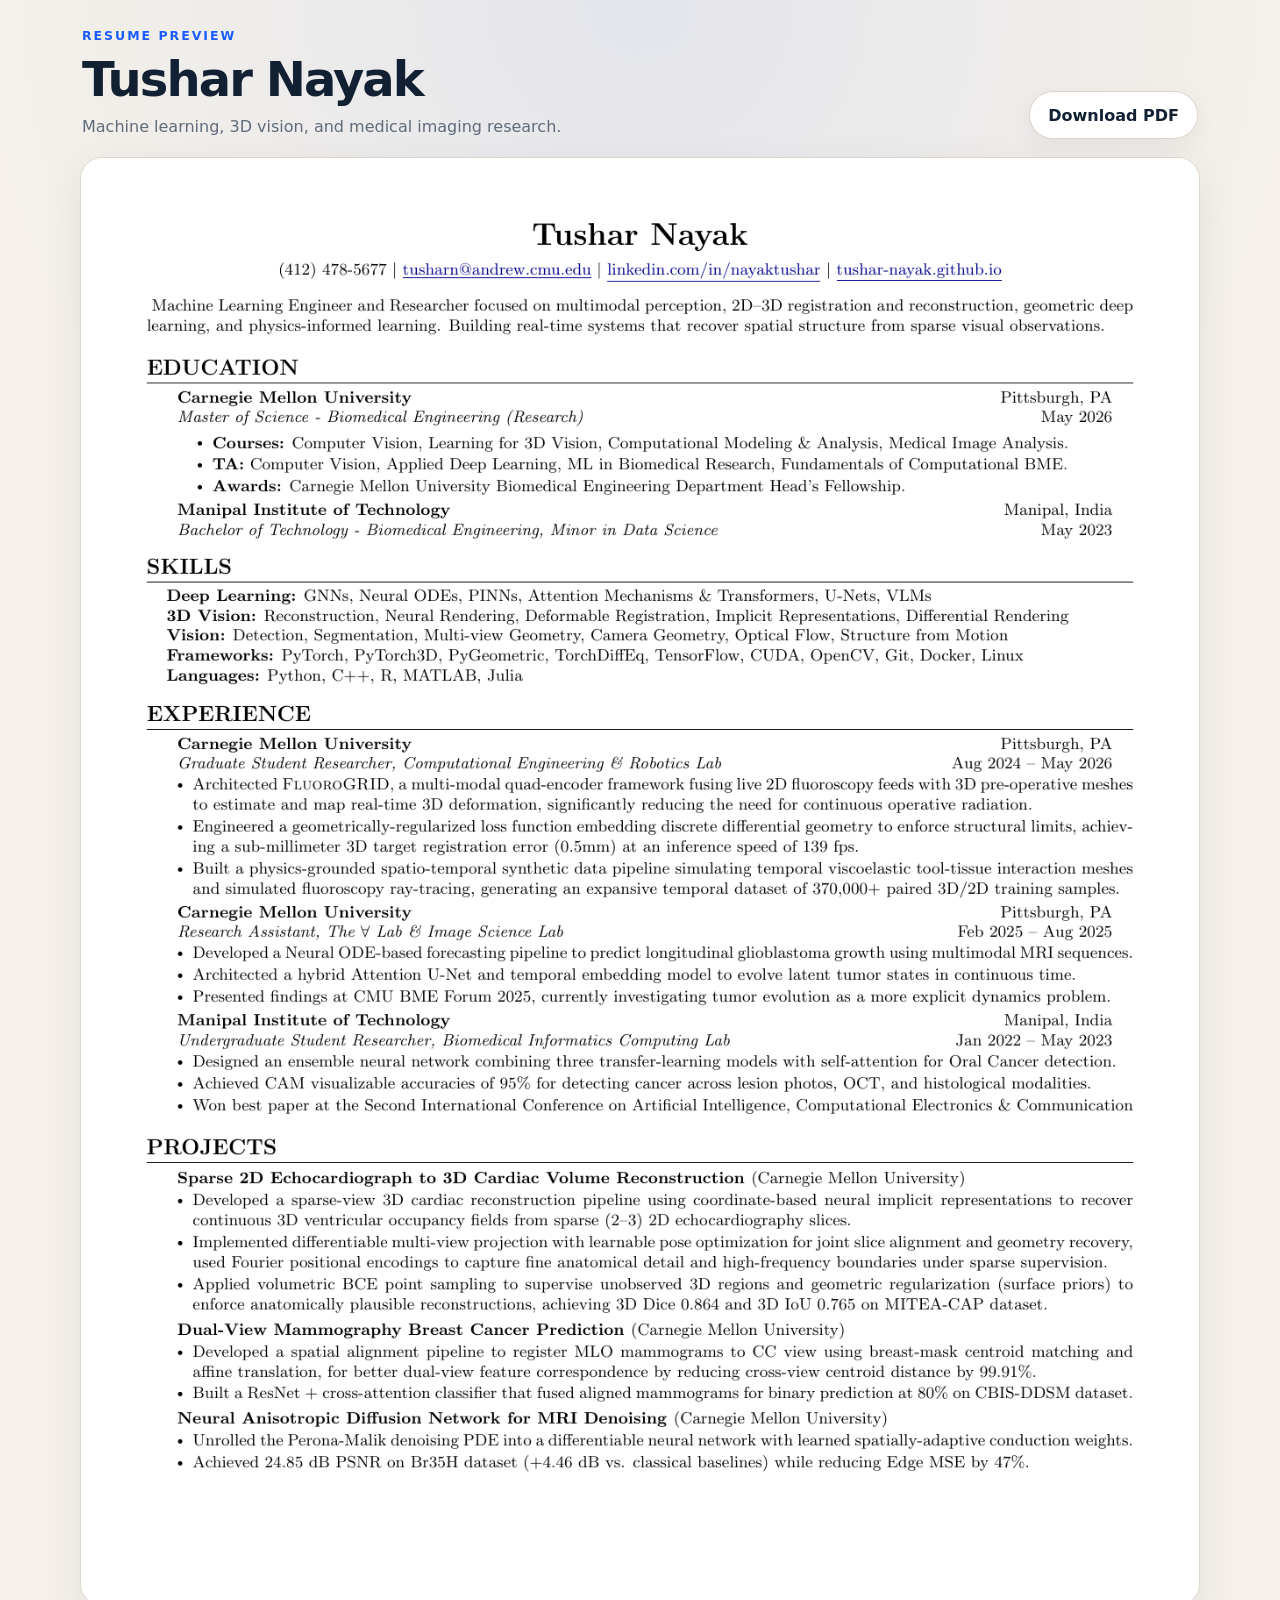
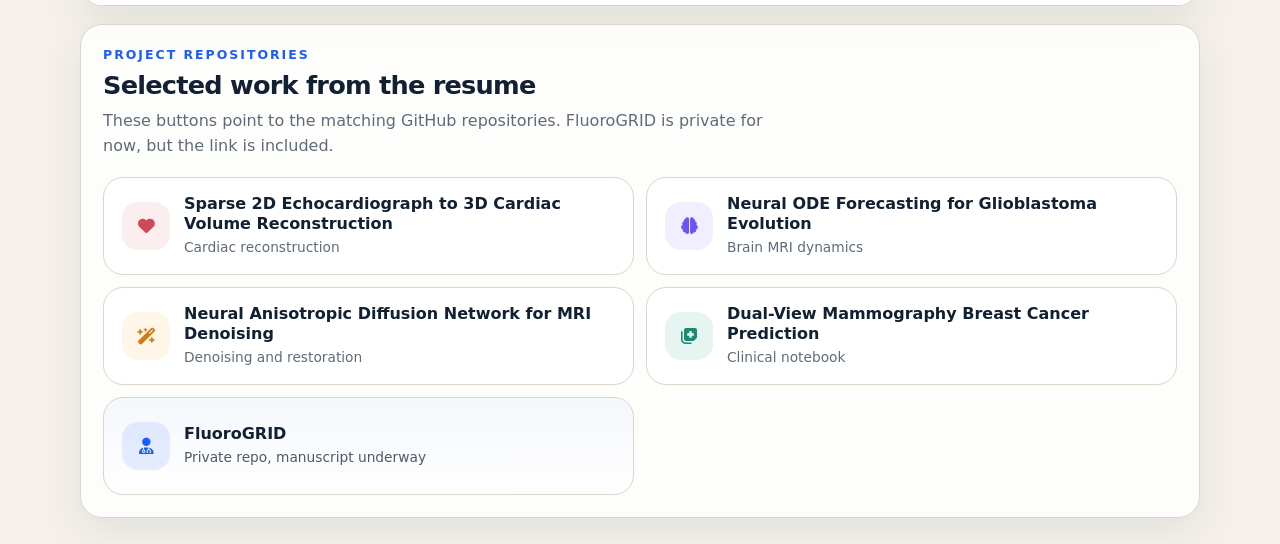
==== commit 3d2848a4: "Use Font Awesome icons for project cards" ====
--- a/docs/index.html
+++ b/docs/index.html
@@ -6,6 +6,7 @@
     <meta name="theme-color" content="#f5f1ea" />
     <meta name="description" content="Tushar Nayak resume preview and project links." />
     <title>Tushar Nayak | Resume Preview</title>
+    <link rel="stylesheet" href="https://cdnjs.cloudflare.com/ajax/libs/font-awesome/6.5.2/css/all.min.css" />
     <link rel="stylesheet" href="./styles.css" />
   </head>
   <body>
@@ -37,11 +38,7 @@
 
           <div class="repo-grid">
             <a class="repo-card" href="https://github.com/tushar-nayak/cardiac-volume-reconstruction" target="_blank" rel="noreferrer">
-              <span class="repo-icon heart" aria-hidden="true">
-                <svg viewBox="0 0 24 24" focusable="false">
-                  <path d="M12 21s-6.7-4.4-9.2-8.3C.9 9.5 2.5 6 6 6c1.9 0 3.2 1 4 2 0.8-1 2.1-2 4-2 3.5 0 5.1 3.5 3.2 6.7C18.7 16.6 12 21 12 21z" />
-                </svg>
-              </span>
+              <span class="repo-icon heart" aria-hidden="true"><i class="fa-solid fa-heart"></i></span>
               <span class="repo-copy">
                 <strong>Sparse 2D Echocardiograph to 3D Cardiac Volume Reconstruction</strong>
                 <span>Cardiac reconstruction</span>
@@ -49,11 +46,7 @@
             </a>
 
             <a class="repo-card" href="https://github.com/tushar-nayak/glioblastoma-evolution" target="_blank" rel="noreferrer">
-              <span class="repo-icon brain" aria-hidden="true">
-                <svg viewBox="0 0 24 24" focusable="false">
-                  <path d="M9 4c-2.2 0-4 1.8-4 4 0 1 .4 1.9 1 2.6-.6.7-1 1.6-1 2.6 0 2.2 1.8 4 4 4h1.2c.4 1.1 1.4 1.9 2.8 1.9s2.4-.8 2.8-1.9H17c2.2 0 4-1.8 4-4 0-1-.4-1.9-1-2.6.6-.7 1-1.6 1-2.6 0-2.2-1.8-4-4-4-1.1 0-2.1.4-2.8 1.1C13.5 4.4 12.8 4 12 4s-1.5.4-2 1.1C9.9 4.4 9.5 4 9 4z" />
-                </svg>
-              </span>
+              <span class="repo-icon brain" aria-hidden="true"><i class="fa-solid fa-brain"></i></span>
               <span class="repo-copy">
                 <strong>Neural ODE Forecasting for Glioblastoma Evolution</strong>
                 <span>Brain MRI dynamics</span>
@@ -61,12 +54,7 @@
             </a>
 
             <a class="repo-card" href="https://github.com/tushar-nayak/neural-anisotropic-diffusion" target="_blank" rel="noreferrer">
-              <span class="repo-icon spark" aria-hidden="true">
-                <svg viewBox="0 0 24 24" focusable="false">
-                  <path d="M12 3c2.2 0 4 1.8 4 4 0 1.2-.5 2.2-1.3 2.9C17 11 18 12.7 18 14.6 18 17.6 15.8 20 12 20s-6-2.4-6-5.4C6 12.7 7 11 9.3 9.9 8.5 9.2 8 8.2 8 7c0-2.2 1.8-4 4-4z" />
-                  <path d="M9 15c.8-1.6 2.2-2.5 3-2.5s2.2.9 3 2.5" />
-                </svg>
-              </span>
+              <span class="repo-icon spark" aria-hidden="true"><i class="fa-solid fa-wand-magic-sparkles"></i></span>
               <span class="repo-copy">
                 <strong>Neural Anisotropic Diffusion Network for MRI Denoising</strong>
                 <span>Denoising and restoration</span>
@@ -74,13 +62,7 @@
             </a>
 
             <a class="repo-card" href="https://github.com/tushar-nayak/grading-cbisddsm" target="_blank" rel="noreferrer">
-              <span class="repo-icon note" aria-hidden="true">
-                <svg viewBox="0 0 24 24" focusable="false">
-                  <path d="M5 4h11l3 3v13H5z" />
-                  <path d="M16 4v4h4" />
-                  <path d="M8 11h8M8 14h8M8 17h5" />
-                </svg>
-              </span>
+              <span class="repo-icon note" aria-hidden="true"><i class="fa-solid fa-notes-medical"></i></span>
               <span class="repo-copy">
                 <strong>Dual-View Mammography Breast Cancer Prediction</strong>
                 <span>Clinical notebook</span>
@@ -88,13 +70,7 @@
             </a>
 
             <a class="repo-card private" href="https://github.com/tushar-nayak/fluoro-grid" target="_blank" rel="noreferrer">
-              <span class="repo-icon surgery" aria-hidden="true">
-                <svg viewBox="0 0 24 24" focusable="false">
-                  <path d="M13 3l8 8-3 3-8-8z" />
-                  <path d="M3 21l6-6 3 3-6 6H3z" />
-                  <path d="M14.5 11.5L19 7" />
-                </svg>
-              </span>
+              <span class="repo-icon surgery" aria-hidden="true"><i class="fa-solid fa-user-doctor"></i></span>
               <span class="repo-copy">
                 <strong>FluoroGRID</strong>
                 <span>Private repo, manuscript underway</span>
--- a/docs/styles.css
+++ b/docs/styles.css
@@ -212,17 +212,12 @@
 }
 
 .repo-icon svg {
-  width: 24px;
-  height: 24px;
-  fill: none;
-  stroke: currentColor;
-  stroke-width: 1.8;
-  stroke-linecap: round;
-  stroke-linejoin: round;
-}
-
-.repo-icon svg path:last-child {
-  stroke: currentColor;
+  display: none;
+}
+
+.repo-icon i {
+  font-size: 1.05rem;
+  line-height: 1;
 }
 
 .repo-copy {
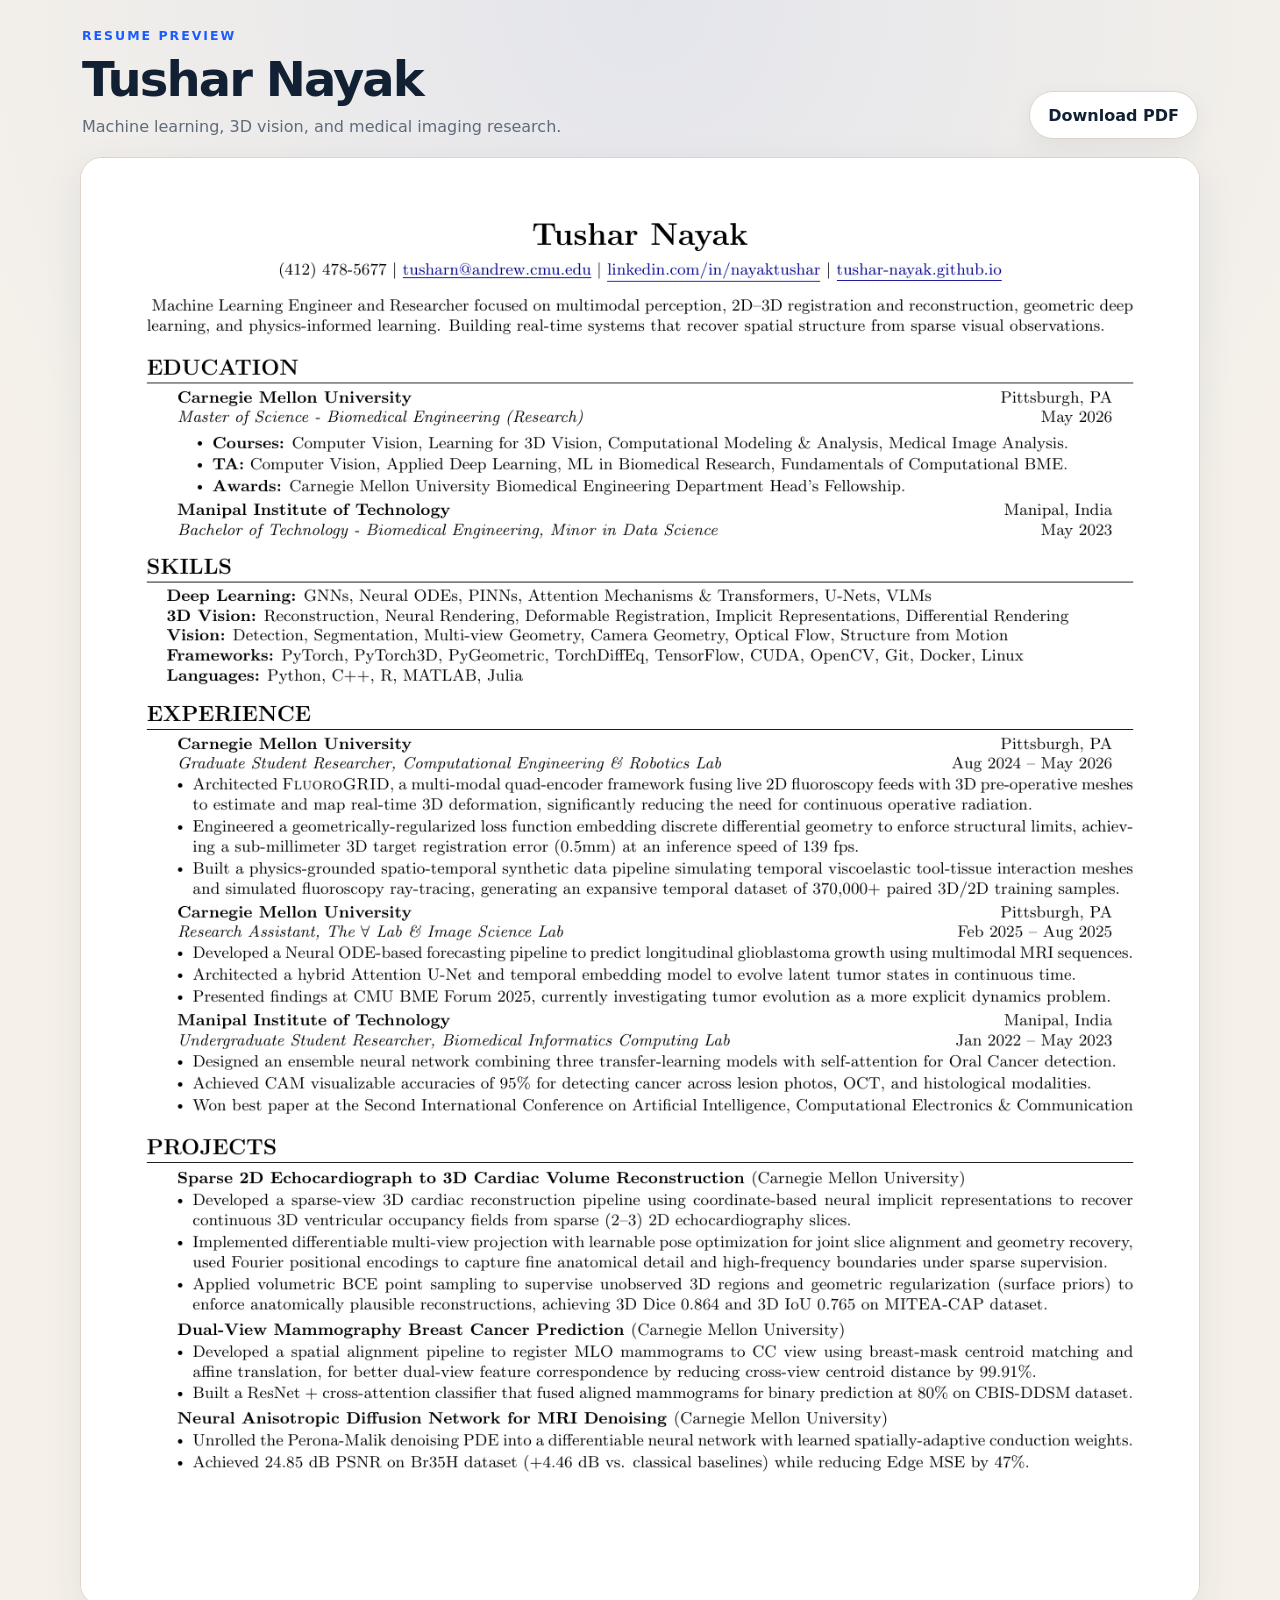
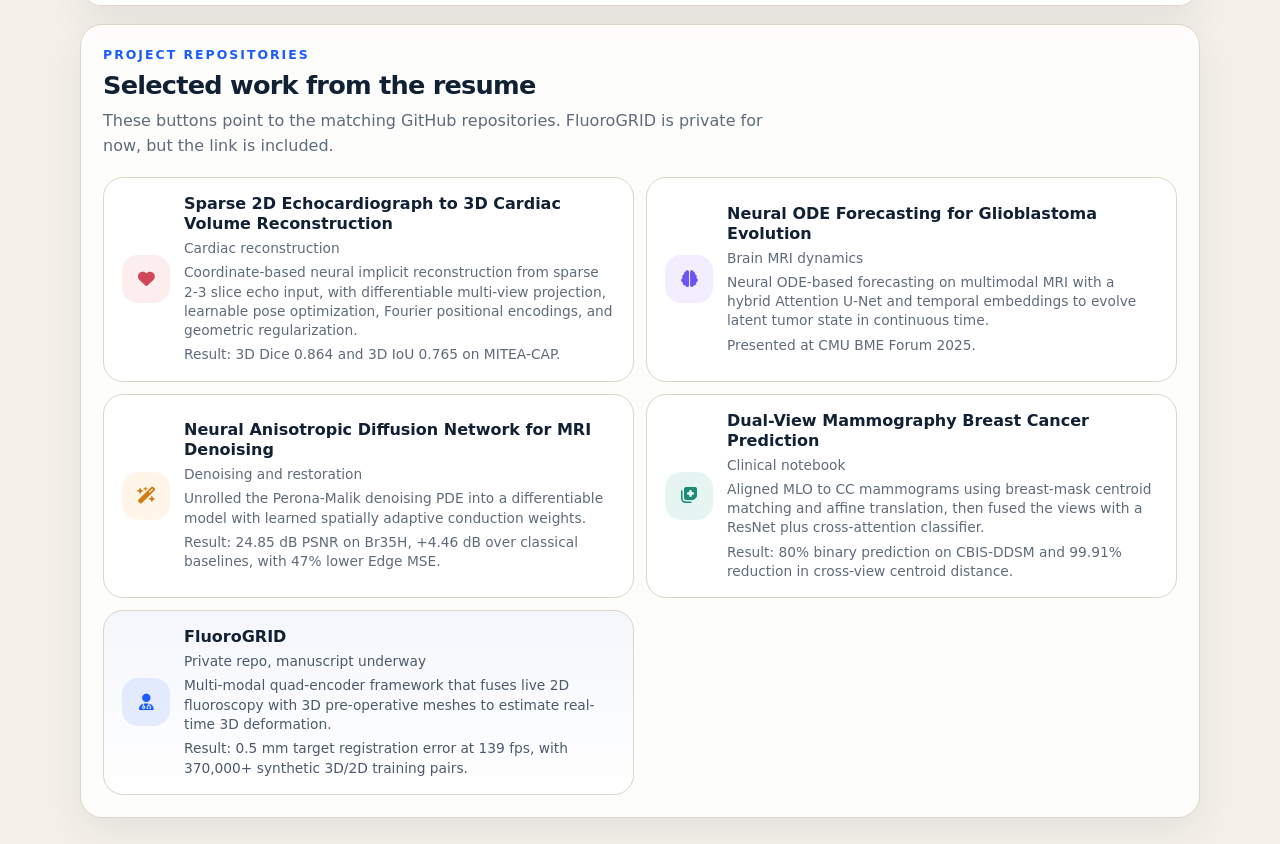
==== commit bbab2098: "Add project context to resume site" ====
--- a/docs/index.html
+++ b/docs/index.html
@@ -42,6 +42,8 @@
               <span class="repo-copy">
                 <strong>Sparse 2D Echocardiograph to 3D Cardiac Volume Reconstruction</strong>
                 <span>Cardiac reconstruction</span>
+                <span class="repo-detail">Coordinate-based neural implicit reconstruction from sparse 2-3 slice echo input, with differentiable multi-view projection, learnable pose optimization, Fourier positional encodings, and geometric regularization.</span>
+                <span class="repo-detail">Result: 3D Dice 0.864 and 3D IoU 0.765 on MITEA-CAP.</span>
               </span>
             </a>
 
@@ -50,6 +52,8 @@
               <span class="repo-copy">
                 <strong>Neural ODE Forecasting for Glioblastoma Evolution</strong>
                 <span>Brain MRI dynamics</span>
+                <span class="repo-detail">Neural ODE-based forecasting on multimodal MRI with a hybrid Attention U-Net and temporal embeddings to evolve latent tumor state in continuous time.</span>
+                <span class="repo-detail">Presented at CMU BME Forum 2025.</span>
               </span>
             </a>
 
@@ -58,6 +62,8 @@
               <span class="repo-copy">
                 <strong>Neural Anisotropic Diffusion Network for MRI Denoising</strong>
                 <span>Denoising and restoration</span>
+                <span class="repo-detail">Unrolled the Perona-Malik denoising PDE into a differentiable model with learned spatially adaptive conduction weights.</span>
+                <span class="repo-detail">Result: 24.85 dB PSNR on Br35H, +4.46 dB over classical baselines, with 47% lower Edge MSE.</span>
               </span>
             </a>
 
@@ -66,6 +72,8 @@
               <span class="repo-copy">
                 <strong>Dual-View Mammography Breast Cancer Prediction</strong>
                 <span>Clinical notebook</span>
+                <span class="repo-detail">Aligned MLO to CC mammograms using breast-mask centroid matching and affine translation, then fused the views with a ResNet plus cross-attention classifier.</span>
+                <span class="repo-detail">Result: 80% binary prediction on CBIS-DDSM and 99.91% reduction in cross-view centroid distance.</span>
               </span>
             </a>
 
@@ -74,6 +82,8 @@
               <span class="repo-copy">
                 <strong>FluoroGRID</strong>
                 <span>Private repo, manuscript underway</span>
+                <span class="repo-detail">Multi-modal quad-encoder framework that fuses live 2D fluoroscopy with 3D pre-operative meshes to estimate real-time 3D deformation.</span>
+                <span class="repo-detail">Result: 0.5 mm target registration error at 139 fps, with 370,000+ synthetic 3D/2D training pairs.</span>
               </span>
             </a>
           </div>
--- a/docs/styles.css
+++ b/docs/styles.css
@@ -222,7 +222,7 @@
 
 .repo-copy {
   display: grid;
-  gap: 4px;
+  gap: 5px;
 }
 
 .repo-copy strong {
@@ -236,6 +236,12 @@
   line-height: 1.4;
 }
 
+.repo-detail {
+  font-size: 0.82rem;
+  line-height: 1.45;
+  color: #4f5d6c;
+}
+
 @media (max-width: 900px) {
   .repo-grid {
     grid-template-columns: 1fr;
@@ -277,4 +283,8 @@
     width: 20px;
     height: 20px;
   }
-}
+
+  .repo-detail {
+    font-size: 0.8rem;
+  }
+}
